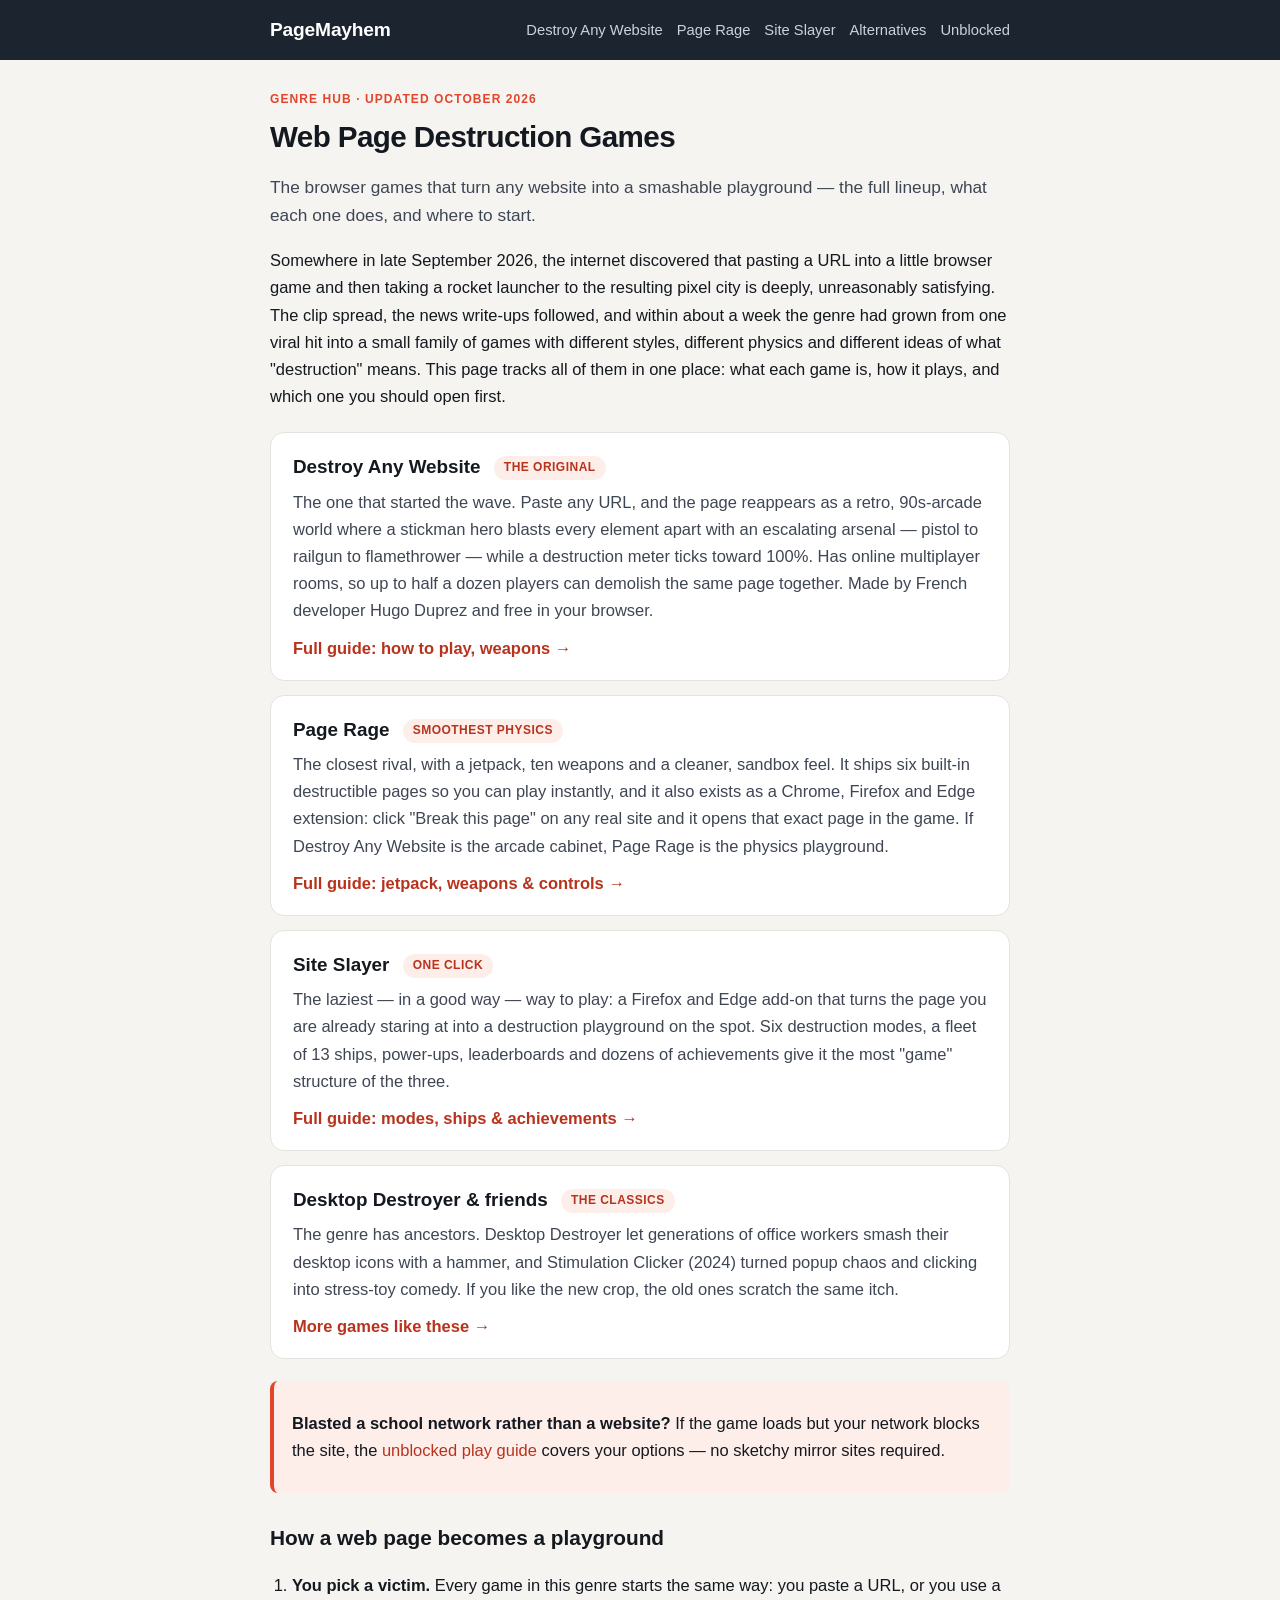
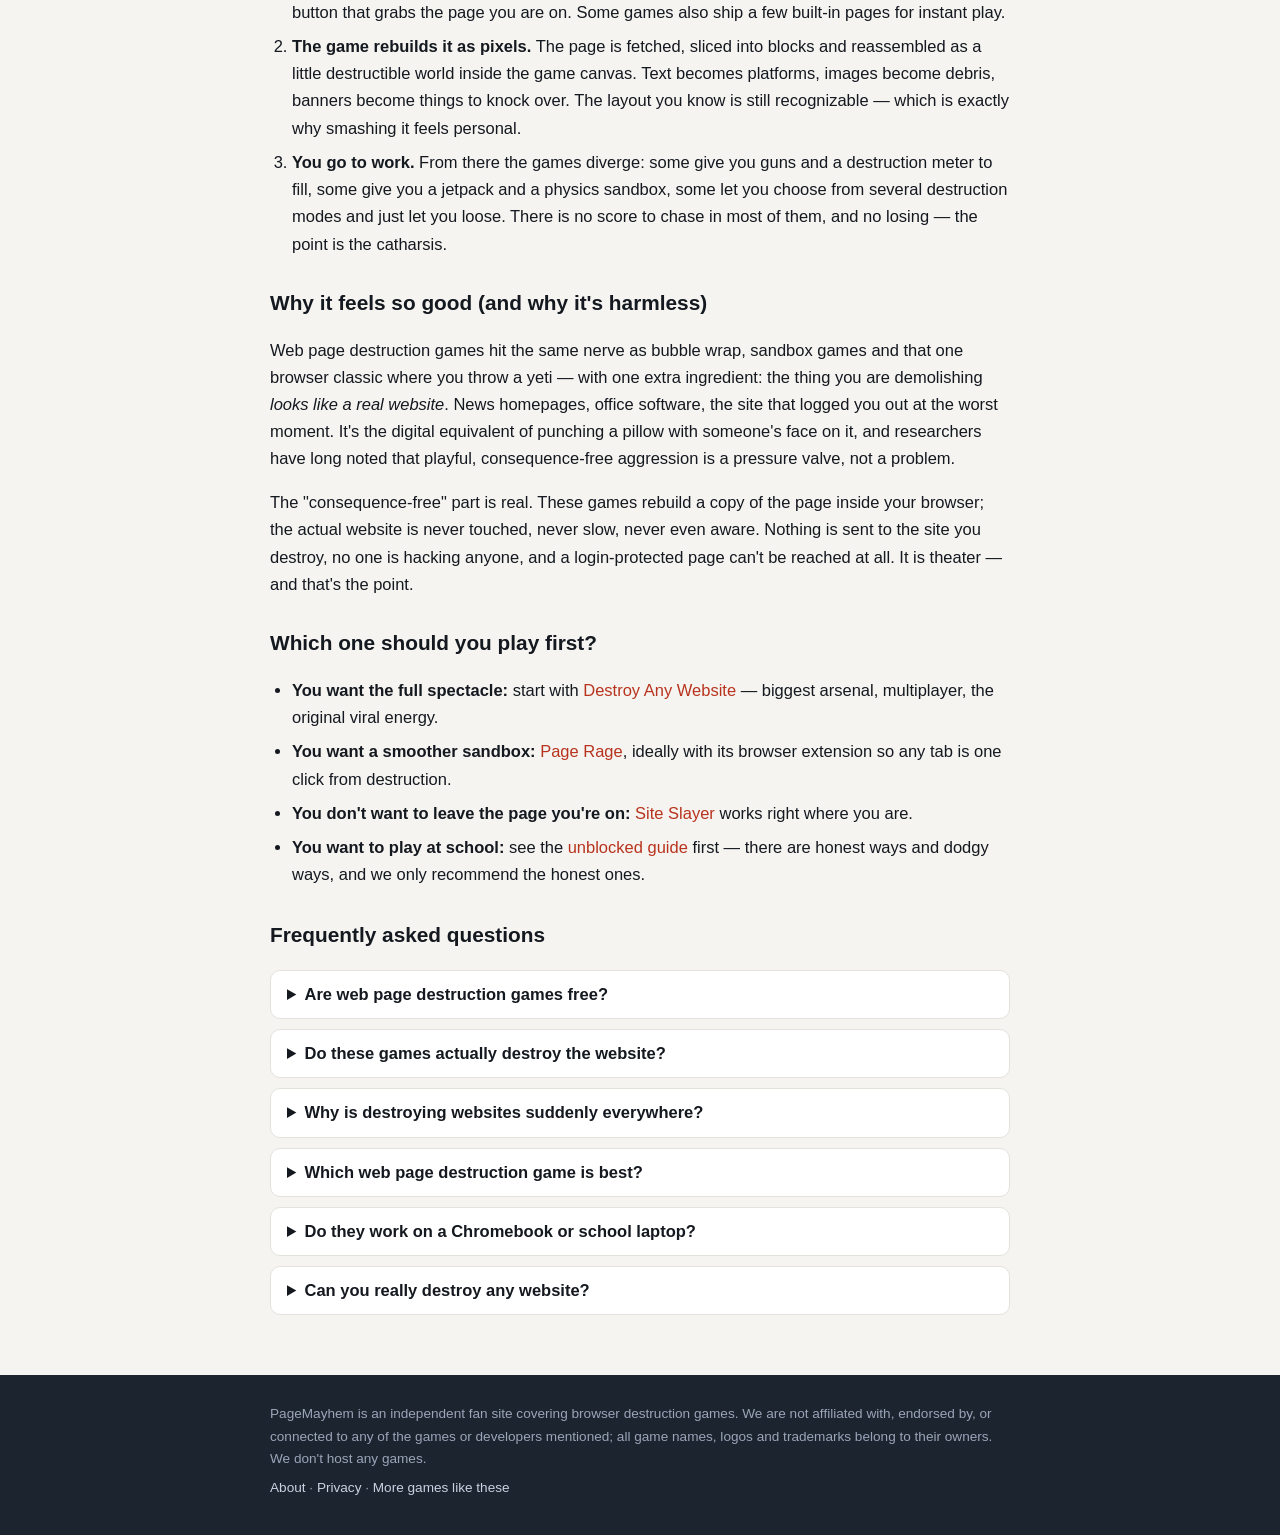
==== index.html @ 344288d5 "首次推送 2026-10-04 12:46 UTC（14 个文件） Co-Authored-By: Claude Code <noreply@anthropic.com>" ====
<!DOCTYPE html>
<html lang="en">
<head>
<meta charset="utf-8">
<meta name="viewport" content="width=device-width, initial-scale=1">
<title>Web Page Destruction Games — Play Them All | PageMayhem</title>
<meta name="description" content="The full lineup of browser games that let you destroy any website — Destroy Any Website, Page Rage, Site Slayer and more. What each one does, how to play, where to start.">
<link rel="canonical" href="https://pagemayhem.com/">
<meta property="og:type" content="website">
<meta property="og:site_name" content="PageMayhem">
<meta property="og:title" content="Web Page Destruction Games — Play Them All">
<meta property="og:description" content="Every browser game that turns a website into a smashable playground, compared: Destroy Any Website, Page Rage, Site Slayer and friends.">
<meta property="og:url" content="https://pagemayhem.com/">
<link rel="icon" href="/assets/favicon.svg" type="image/svg+xml">
<link rel="stylesheet" href="/styles.css">
<script type="application/ld+json">
{"@context":"https://schema.org","@type":"FAQPage","mainEntity":[
{"@type":"Question","name":"Are web page destruction games free?","acceptedAnswer":{"@type":"Answer","text":"Yes — Destroy Any Website, Page Rage and Site Slayer are all free to play. None of them asks for a download or an account."}},
{"@type":"Question","name":"Do these games actually destroy the website?","acceptedAnswer":{"@type":"Answer","text":"No. The game takes the page you paste and rebuilds it as a pixel playground inside your browser. The real website is never modified, and the people who run it never notice. It is pure harmless catharsis."}},
{"@type":"Question","name":"Why is destroying websites suddenly everywhere?","acceptedAnswer":{"@type":"Answer","text":"Destroy Any Website went viral in late September 2026 — news sites in a dozen countries wrote it up — and a small genre grew around it overnight. If you saw a clip of a stickman blasting apart a news homepage, this is that family of games."}},
{"@type":"Question","name":"Which web page destruction game is best?","acceptedAnswer":{"@type":"Answer","text":"Destroy Any Website has the biggest arsenal and online multiplayer; Page Rage feels smoother and comes as a browser extension; Site Slayer turns a tab into a playground in one click. Read the guides below and start with the one that fits how you want to play."}},
{"@type":"Question","name":"Do they work on a Chromebook or school laptop?","acceptedAnswer":{"@type":"Answer","text":"They are browser games, so any modern browser can run them with no install. Site Slayer is an extension, so it needs your network to allow add-ons. Performance depends on the page you load — media-heavy pages get choppier."}},
{"@type":"Question","name":"Can you really destroy any website?","acceptedAnswer":{"@type":"Answer","text":"Most URLs work — the game fetches the page and rebuilds it as blocks you can smash. A few sites refuse to be embedded or are too heavy, and pages behind a login cannot be reached. Try a couple of your favorites."}}
]}
</script>
</head>
<body>

<header class="site-head">
<div class="inner">
<a class="brand" href="/">PageMayhem</a>
<nav>
<a href="/destroy-any-website/">Destroy Any Website</a>
<a href="/page-rage/">Page Rage</a>
<a href="/site-slayer/">Site Slayer</a>
<a href="/games-like-destroy-any-website/">Alternatives</a>
<a href="/destroy-any-website-unblocked/">Unblocked</a>
</nav>
</div>
</header>

<main>

<p class="kicker">Genre hub · updated October 2026</p>
<h1>Web Page Destruction Games</h1>
<p class="lead">The browser games that turn any website into a smashable playground — the full lineup, what each one does, and where to start.</p>

<p>Somewhere in late September 2026, the internet discovered that pasting a URL into a little browser game and then taking a rocket launcher to the resulting pixel city is deeply, unreasonably satisfying. The clip spread, the news write-ups followed, and within about a week the genre had grown from one viral hit into a small family of games with different styles, different physics and different ideas of what "destruction" means. This page tracks all of them in one place: what each game is, how it plays, and which one you should open first.</p>

<section class="games">
<div class="game-card">
<h3>Destroy Any Website <span class="tag">The original</span></h3>
<p>The one that started the wave. Paste any URL, and the page reappears as a retro, 90s-arcade world where a stickman hero blasts every element apart with an escalating arsenal — pistol to railgun to flamethrower — while a destruction meter ticks toward 100%. Has online multiplayer rooms, so up to half a dozen players can demolish the same page together. Made by French developer Hugo Duprez and free in your browser.</p>
<a class="go" href="/destroy-any-website/">Full guide: how to play, weapons &rarr;</a>
</div>

<div class="game-card">
<h3>Page Rage <span class="tag">Smoothest physics</span></h3>
<p>The closest rival, with a jetpack, ten weapons and a cleaner, sandbox feel. It ships six built-in destructible pages so you can play instantly, and it also exists as a Chrome, Firefox and Edge extension: click "Break this page" on any real site and it opens that exact page in the game. If Destroy Any Website is the arcade cabinet, Page Rage is the physics playground.</p>
<a class="go" href="/page-rage/">Full guide: jetpack, weapons &amp; controls &rarr;</a>
</div>

<div class="game-card">
<h3>Site Slayer <span class="tag">One click</span></h3>
<p>The laziest — in a good way — way to play: a Firefox and Edge add-on that turns the page you are already staring at into a destruction playground on the spot. Six destruction modes, a fleet of 13 ships, power-ups, leaderboards and dozens of achievements give it the most "game" structure of the three.</p>
<a class="go" href="/site-slayer/">Full guide: modes, ships &amp; achievements &rarr;</a>
</div>

<div class="game-card">
<h3>Desktop Destroyer &amp; friends <span class="tag">The classics</span></h3>
<p>The genre has ancestors. Desktop Destroyer let generations of office workers smash their desktop icons with a hammer, and Stimulation Clicker (2024) turned popup chaos and clicking into stress-toy comedy. If you like the new crop, the old ones scratch the same itch.</p>
<a class="go" href="/games-like-destroy-any-website/">More games like these &rarr;</a>
</div>
</section>

<div class="callout">
<p><b>Blasted a school network rather than a website?</b> If the game loads but your network blocks the site, the <a href="/destroy-any-website-unblocked/">unblocked play guide</a> covers your options — no sketchy mirror sites required.</p>
</div>

<section class="prose">
<h2>How a web page becomes a playground</h2>
<ol>
<li><b>You pick a victim.</b> Every game in this genre starts the same way: you paste a URL, or you use a button that grabs the page you are on. Some games also ship a few built-in pages for instant play.</li>
<li><b>The game rebuilds it as pixels.</b> The page is fetched, sliced into blocks and reassembled as a little destructible world inside the game canvas. Text becomes platforms, images become debris, banners become things to knock over. The layout you know is still recognizable — which is exactly why smashing it feels personal.</li>
<li><b>You go to work.</b> From there the games diverge: some give you guns and a destruction meter to fill, some give you a jetpack and a physics sandbox, some let you choose from several destruction modes and just let you loose. There is no score to chase in most of them, and no losing — the point is the catharsis.</li>
</ol>
</section>

<section class="prose">
<h2>Why it feels so good (and why it's harmless)</h2>
<p>Web page destruction games hit the same nerve as bubble wrap, sandbox games and that one browser classic where you throw a yeti — with one extra ingredient: the thing you are demolishing <i>looks like a real website</i>. News homepages, office software, the site that logged you out at the worst moment. It's the digital equivalent of punching a pillow with someone's face on it, and researchers have long noted that playful, consequence-free aggression is a pressure valve, not a problem.</p>
<p>The "consequence-free" part is real. These games rebuild a copy of the page inside your browser; the actual website is never touched, never slow, never even aware. Nothing is sent to the site you destroy, no one is hacking anyone, and a login-protected page can't be reached at all. It is theater — and that's the point.</p>
</section>

<section class="prose">
<h2>Which one should you play first?</h2>
<ul>
<li><b>You want the full spectacle:</b> start with <a href="/destroy-any-website/">Destroy Any Website</a> — biggest arsenal, multiplayer, the original viral energy.</li>
<li><b>You want a smoother sandbox:</b> <a href="/page-rage/">Page Rage</a>, ideally with its browser extension so any tab is one click from destruction.</li>
<li><b>You don't want to leave the page you're on:</b> <a href="/site-slayer/">Site Slayer</a> works right where you are.</li>
<li><b>You want to play at school:</b> see the <a href="/destroy-any-website-unblocked/">unblocked guide</a> first — there are honest ways and dodgy ways, and we only recommend the honest ones.</li>
</ul>
</section>

<section class="faq" id="faq">
<h2>Frequently asked questions</h2>
<details><summary>Are web page destruction games free?</summary>
<p>Yes — Destroy Any Website, Page Rage and Site Slayer are all free to play. None of them asks for a download or an account.</p></details>
<details><summary>Do these games actually destroy the website?</summary>
<p>No. The game takes the page you paste and rebuilds it as a pixel playground inside your browser. The real website is never modified, and the people who run it never notice. It is pure harmless catharsis.</p></details>
<details><summary>Why is destroying websites suddenly everywhere?</summary>
<p>Destroy Any Website went viral in late September 2026 — news sites in a dozen countries wrote it up — and a small genre grew around it overnight. If you saw a clip of a stickman blasting apart a news homepage, this is that family of games.</p></details>
<details><summary>Which web page destruction game is best?</summary>
<p>Destroy Any Website has the biggest arsenal and online multiplayer; Page Rage feels smoother and comes as a browser extension; Site Slayer turns a tab into a playground in one click. Read the guides below and start with the one that fits how you want to play.</p></details>
<details><summary>Do they work on a Chromebook or school laptop?</summary>
<p>They are browser games, so any modern browser can run them with no install. Site Slayer is an extension, so it needs your network to allow add-ons. Performance depends on the page you load — media-heavy pages get choppier.</p></details>
<details><summary>Can you really destroy any website?</summary>
<p>Most URLs work — the game fetches the page and rebuilds it as blocks you can smash. A few sites refuse to be embedded or are too heavy, and pages behind a login cannot be reached. Try a couple of your favorites.</p></details>
</section>

</main>

<footer class="site-foot">
<div class="inner">
<p>PageMayhem is an independent fan site covering browser destruction games. We are not affiliated with, endorsed by, or connected to any of the games or developers mentioned; all game names, logos and trademarks belong to their owners. We don't host any games.</p>
<p><a href="/about/">About</a> · <a href="/privacy/">Privacy</a> · <a href="/games-like-destroy-any-website/">More games like these</a></p>
</div>
</footer>

</body>
</html>
---- styles.css ----
/* PageMayhem · genre hub styles（手写，改样式只改这里） */

:root {
  --ink: #14181f;
  --ink-soft: #3f4653;
  --muted: #6c7484;
  --bg: #f5f4f1;
  --card: #ffffff;
  --line: #e4e2dd;
  --accent: #e2452b;
  --accent-dark: #b8331d;
  --accent-soft: #fdeeea;
  --navy: #1c2430;
  --radius: 14px;
  --maxw: 780px;
}

* { box-sizing: border-box; }
html { scroll-behavior: smooth; }

body {
  margin: 0;
  font-family: -apple-system, BlinkMacSystemFont, "Segoe UI", Roboto, "Helvetica Neue", Arial, sans-serif;
  color: var(--ink);
  background: var(--bg);
  line-height: 1.65;
  font-size: 16.5px;
}

a { color: var(--accent-dark); text-decoration: none; }
a:hover { text-decoration: underline; }

/* ---------- header ---------- */

.site-head {
  background: var(--navy);
  color: #fff;
}
.site-head .inner {
  max-width: var(--maxw);
  margin: 0 auto;
  padding: 14px 20px;
  display: flex;
  align-items: center;
  justify-content: space-between;
  gap: 12px;
  flex-wrap: wrap;
}
.brand {
  font-weight: 800;
  font-size: 1.2rem;
  letter-spacing: -0.01em;
  color: #fff;
}
.brand:hover { text-decoration: none; color: #ffd9d0; }
.site-head nav { display: flex; flex-wrap: wrap; gap: 14px; }
.site-head nav a { color: #c9d2e0; font-size: 0.92rem; }
.site-head nav a:hover { color: #fff; }

/* ---------- main ---------- */

main {
  max-width: var(--maxw);
  margin: 0 auto;
  padding: 10px 20px 30px;
}

h1 {
  font-size: 1.85rem;
  line-height: 1.22;
  letter-spacing: -0.02em;
  margin: 10px 0 14px;
}

.kicker {
  text-transform: uppercase;
  letter-spacing: 0.09em;
  font-size: 0.75rem;
  font-weight: 700;
  color: var(--accent);
  margin: 20px 0 2px;
}

.lead { font-size: 1.08rem; color: var(--ink-soft); }

.muted { color: var(--muted); font-size: 0.9rem; }

/* ---------- game cards ---------- */

.games { display: grid; gap: 14px; margin: 22px 0; }

.game-card {
  background: var(--card);
  border: 1px solid var(--line);
  border-radius: var(--radius);
  padding: 18px 22px;
}
.game-card h3 { margin: 0 0 4px; font-size: 1.18rem; }
.game-card .tag {
  display: inline-block;
  background: var(--accent-soft);
  color: var(--accent-dark);
  font-size: 0.75rem;
  font-weight: 700;
  border-radius: 999px;
  padding: 2px 10px;
  margin-left: 8px;
  vertical-align: 2px;
  text-transform: uppercase;
  letter-spacing: 0.04em;
}
.game-card p { margin: 6px 0 10px; color: var(--ink-soft); }
.game-card .go { font-weight: 600; }

/* ---------- generic card / prose ---------- */

.card {
  background: var(--card);
  border: 1px solid var(--line);
  border-radius: var(--radius);
  padding: 18px 22px;
  margin: 18px 0;
}
.card h2 { margin-top: 0; font-size: 1.2rem; }

.prose { margin: 28px 0; }
.prose h2 { font-size: 1.3rem; margin-bottom: 8px; }
.prose ul, .prose ol { padding-left: 22px; }
.prose li { margin: 7px 0; }

.callout {
  background: var(--accent-soft);
  border-left: 4px solid var(--accent);
  border-radius: 8px;
  padding: 12px 18px;
  margin: 18px 0;
}

/* ---------- tables (controls etc.) ---------- */

table { width: 100%; border-collapse: collapse; margin: 14px 0; font-size: 0.95rem; }
th, td { text-align: left; padding: 8px 10px; border-bottom: 1px solid var(--line); }
th { color: var(--muted); font-size: 0.82rem; text-transform: uppercase; letter-spacing: 0.05em; }
tr:last-child td { border-bottom: none; }

/* ---------- FAQ ---------- */

.faq { margin: 30px 0; }
.faq h2 { font-size: 1.3rem; }
.faq details {
  background: var(--card);
  border: 1px solid var(--line);
  border-radius: 10px;
  padding: 10px 16px;
  margin: 10px 0;
}
.faq summary { cursor: pointer; font-weight: 600; }
.faq details[open] summary { color: var(--accent-dark); }
.faq p { margin: 8px 0 4px; color: var(--ink-soft); }

/* ---------- CTA ---------- */

.btn {
  display: inline-block;
  background: var(--accent);
  color: #fff;
  font-weight: 700;
  padding: 10px 20px;
  border-radius: 10px;
  margin: 6px 8px 6px 0;
}
.btn:hover { background: var(--accent-dark); text-decoration: none; }

/* ---------- footer ---------- */

.site-foot {
  background: var(--navy);
  color: #9aa5b8;
  font-size: 0.85rem;
}
.site-foot .inner {
  max-width: var(--maxw);
  margin: 0 auto;
  padding: 22px 20px 30px;
}
.site-foot p { margin: 6px 0; }
.site-foot a { color: #c9d2e0; }

/* ---------- mobile ---------- */

@media (max-width: 560px) {
  body { font-size: 16px; }
  h1 { font-size: 1.5rem; }
  .game-card, .card { padding: 14px 16px; }
  .site-head .inner, main { padding-left: 16px; padding-right: 16px; }
}
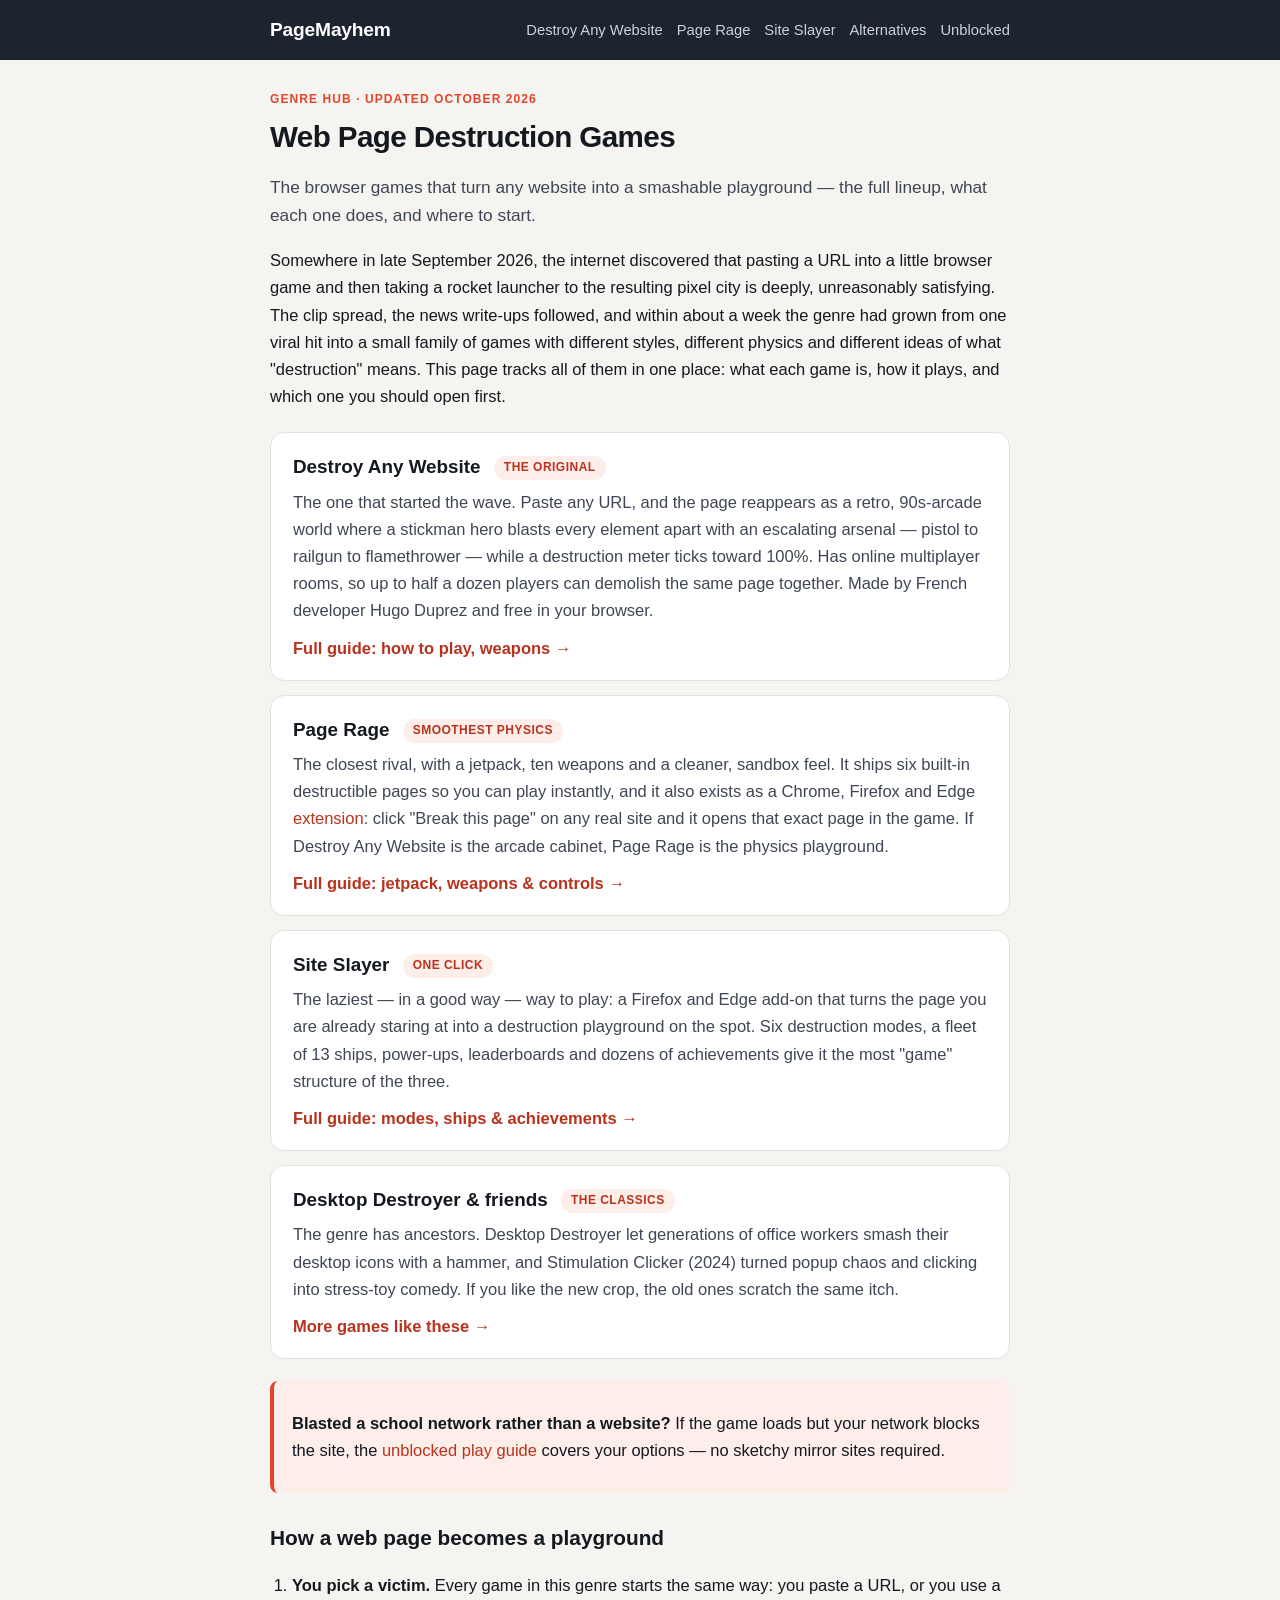
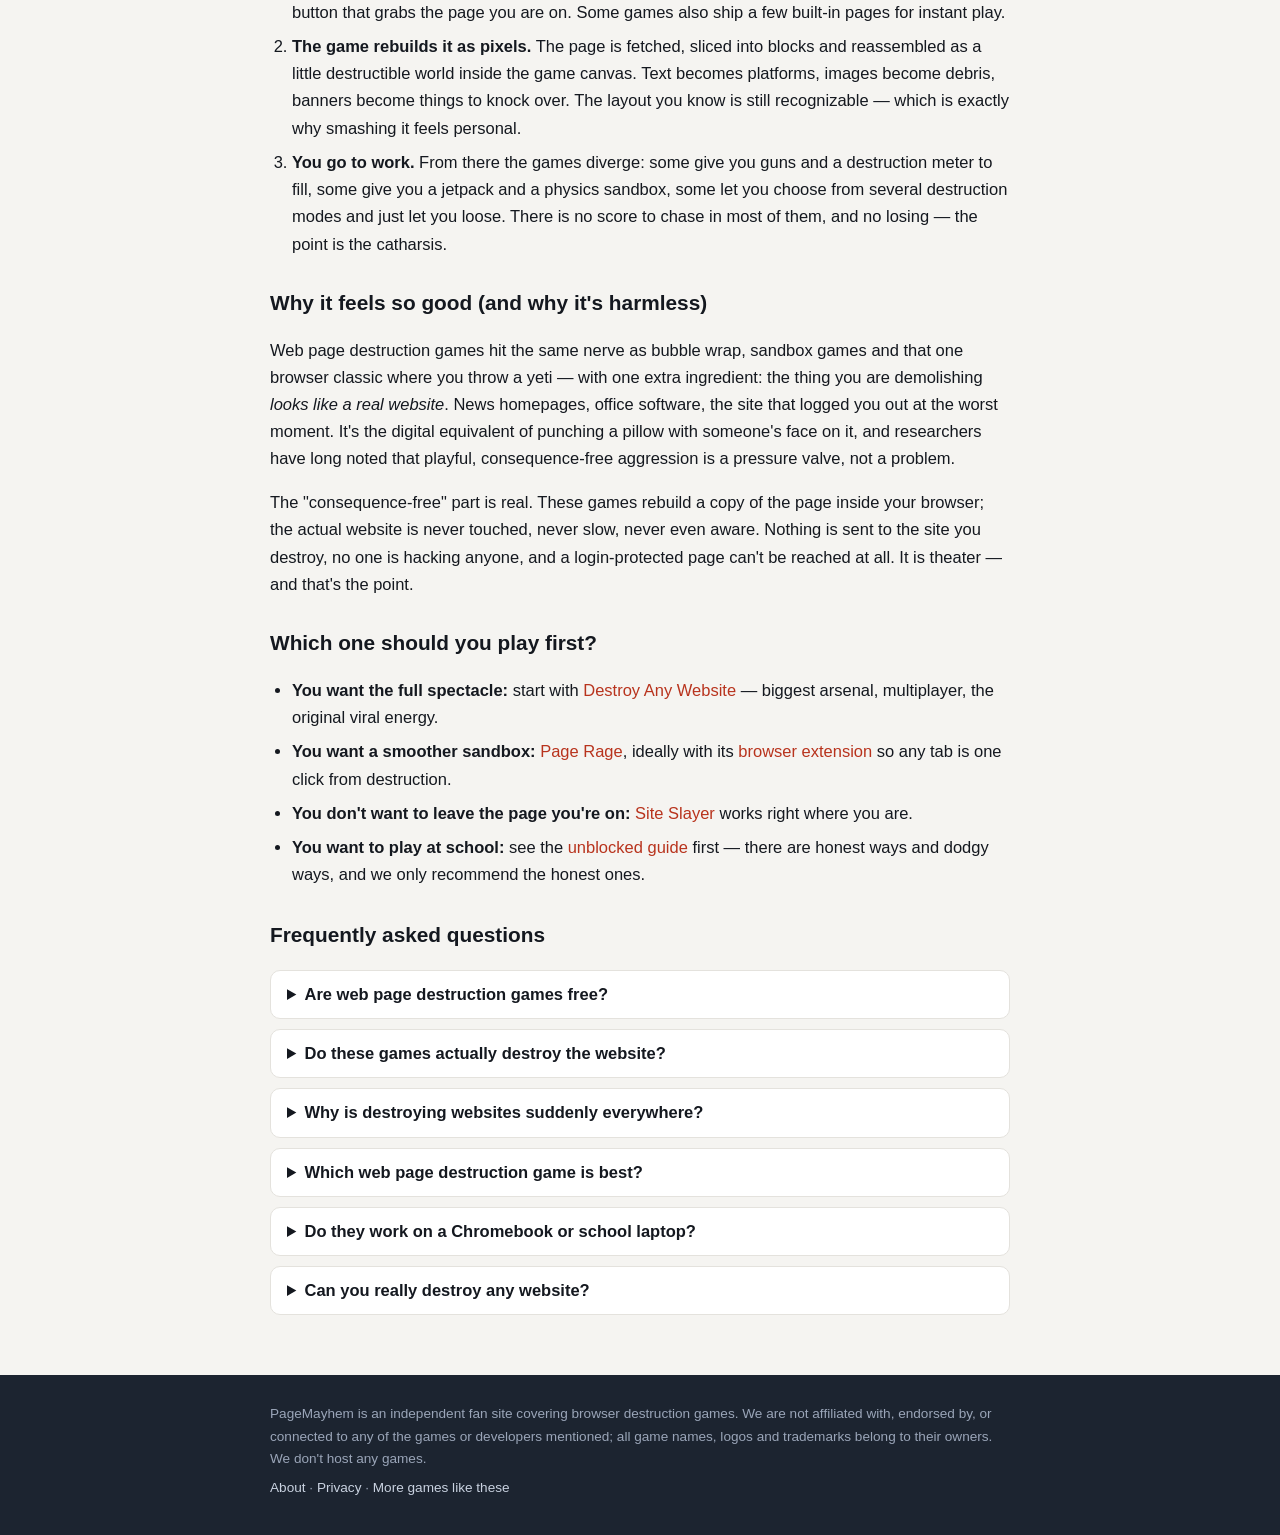
==== commit 7a0c380e: "站点更新 2026-10-06 09:38 UTC（5 个文件） Co-Authored-By: Claude Code <noreply@anthropic.com>" ====
--- a/index.html
+++ b/index.html
@@ -56,7 +56,7 @@
 
 <div class="game-card">
 <h3>Page Rage <span class="tag">Smoothest physics</span></h3>
-<p>The closest rival, with a jetpack, ten weapons and a cleaner, sandbox feel. It ships six built-in destructible pages so you can play instantly, and it also exists as a Chrome, Firefox and Edge extension: click "Break this page" on any real site and it opens that exact page in the game. If Destroy Any Website is the arcade cabinet, Page Rage is the physics playground.</p>
+<p>The closest rival, with a jetpack, ten weapons and a cleaner, sandbox feel. It ships six built-in destructible pages so you can play instantly, and it also exists as a Chrome, Firefox and Edge <a href="/page-rage-extension/">extension</a>: click "Break this page" on any real site and it opens that exact page in the game. If Destroy Any Website is the arcade cabinet, Page Rage is the physics playground.</p>
 <a class="go" href="/page-rage/">Full guide: jetpack, weapons &amp; controls &rarr;</a>
 </div>
 
@@ -96,7 +96,7 @@
 <h2>Which one should you play first?</h2>
 <ul>
 <li><b>You want the full spectacle:</b> start with <a href="/destroy-any-website/">Destroy Any Website</a> — biggest arsenal, multiplayer, the original viral energy.</li>
-<li><b>You want a smoother sandbox:</b> <a href="/page-rage/">Page Rage</a>, ideally with its browser extension so any tab is one click from destruction.</li>
+<li><b>You want a smoother sandbox:</b> <a href="/page-rage/">Page Rage</a>, ideally with its <a href="/page-rage-extension/">browser extension</a> so any tab is one click from destruction.</li>
 <li><b>You don't want to leave the page you're on:</b> <a href="/site-slayer/">Site Slayer</a> works right where you are.</li>
 <li><b>You want to play at school:</b> see the <a href="/destroy-any-website-unblocked/">unblocked guide</a> first — there are honest ways and dodgy ways, and we only recommend the honest ones.</li>
 </ul>
--- a/styles.css
+++ b/styles.css
@@ -125,6 +125,7 @@
 
 .prose { margin: 28px 0; }
 .prose h2 { font-size: 1.3rem; margin-bottom: 8px; }
+.prose h3 { font-size: 1.08rem; margin: 20px 0 6px; }
 .prose ul, .prose ol { padding-left: 22px; }
 .prose li { margin: 7px 0; }
 
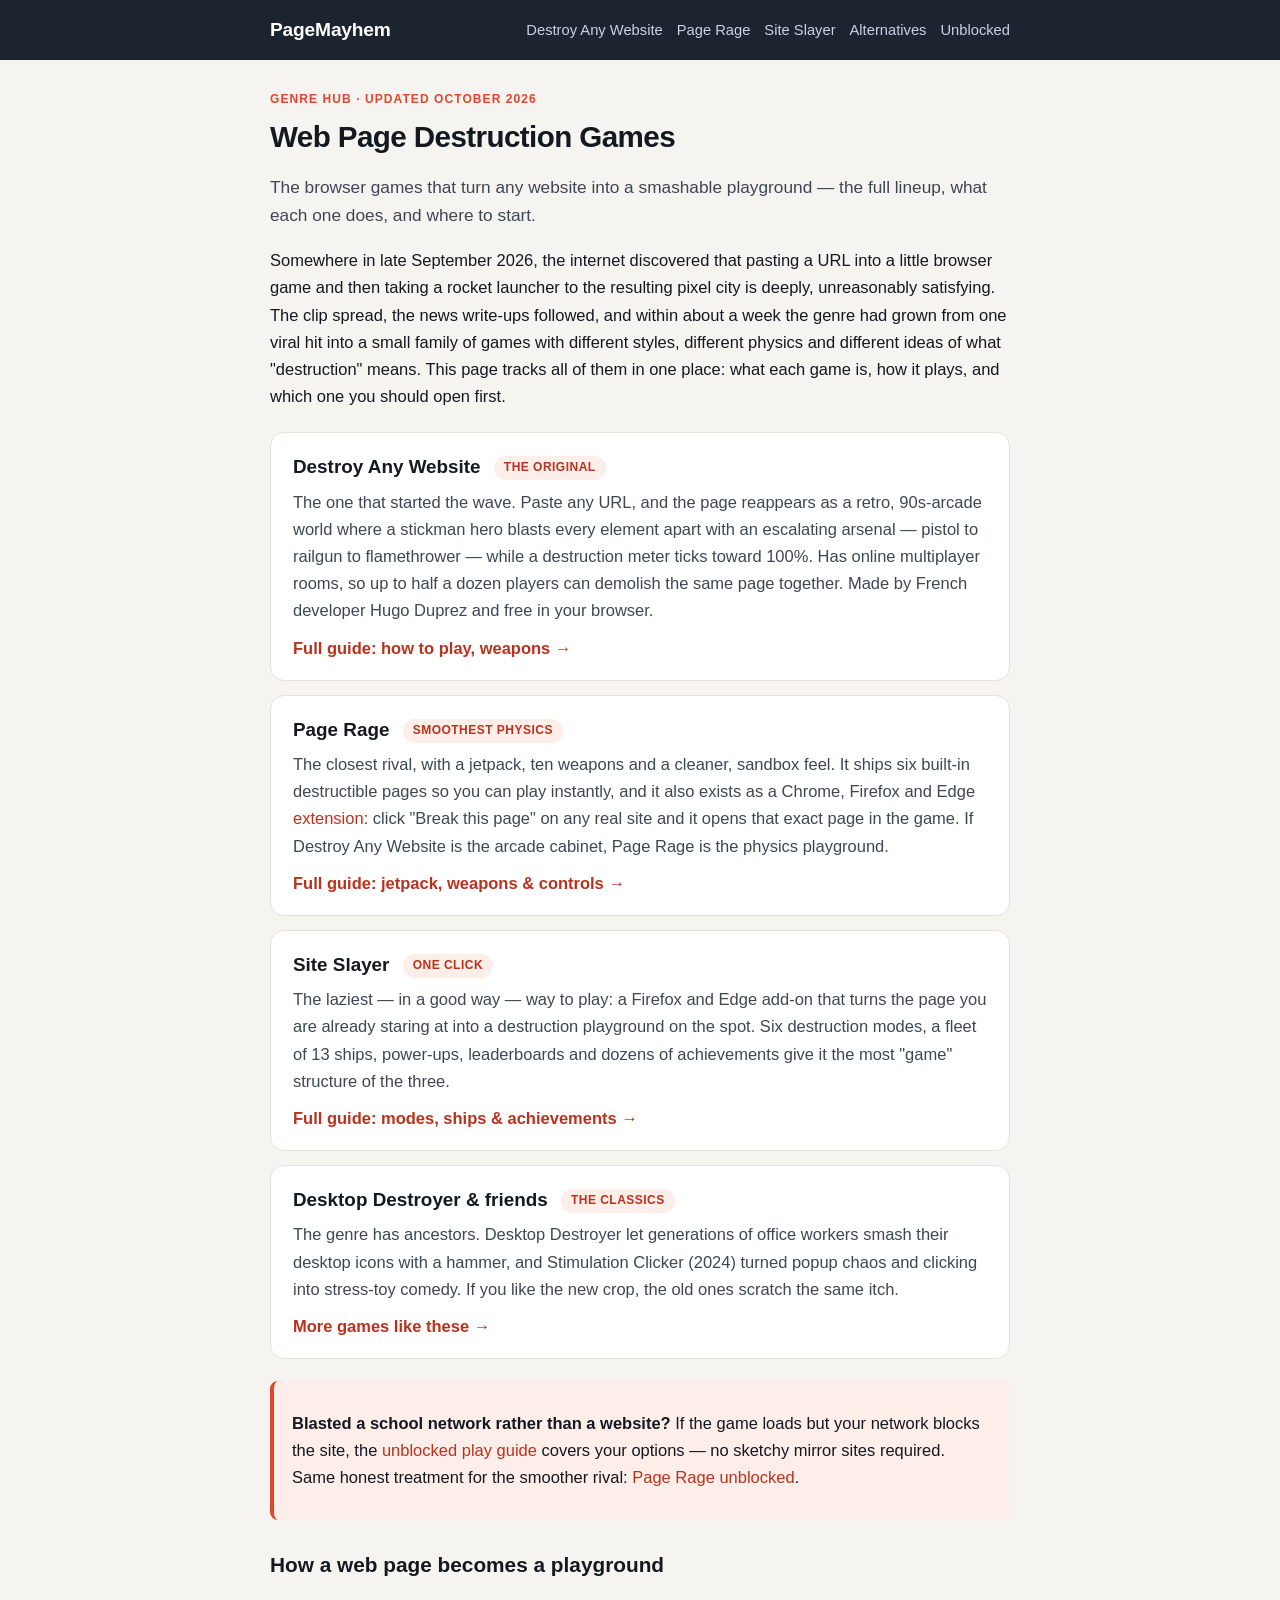
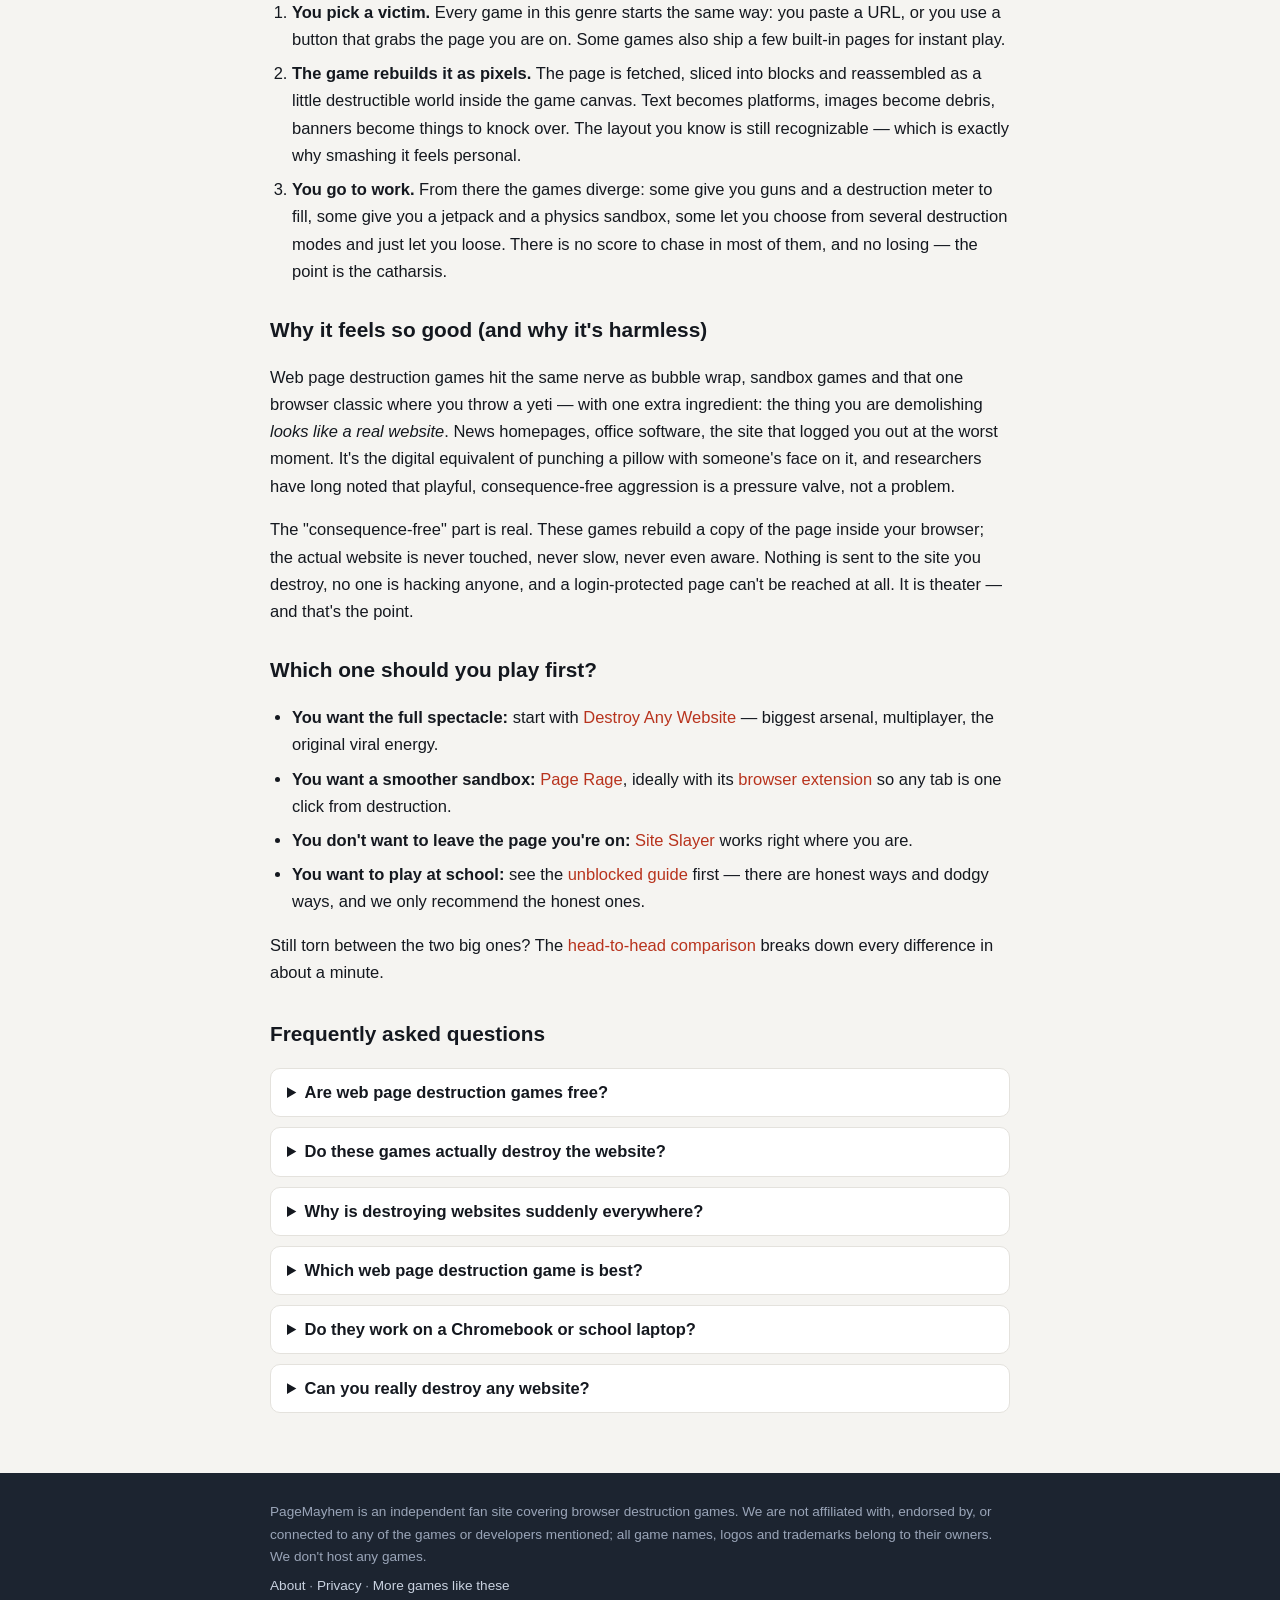
==== commit cb7ae115: "10-16 冲刺：新增 vs 对比页 + Page Rage unblocked 两页（含四处内链 + sitemap 10 条） Co-Authored-By: Claude Code <norep" ====
--- a/index.html
+++ b/index.html
@@ -74,7 +74,7 @@
 </section>
 
 <div class="callout">
-<p><b>Blasted a school network rather than a website?</b> If the game loads but your network blocks the site, the <a href="/destroy-any-website-unblocked/">unblocked play guide</a> covers your options — no sketchy mirror sites required.</p>
+<p><b>Blasted a school network rather than a website?</b> If the game loads but your network blocks the site, the <a href="/destroy-any-website-unblocked/">unblocked play guide</a> covers your options — no sketchy mirror sites required. Same honest treatment for the smoother rival: <a href="/page-rage-unblocked/">Page Rage unblocked</a>.</p>
 </div>
 
 <section class="prose">
@@ -100,6 +100,7 @@
 <li><b>You don't want to leave the page you're on:</b> <a href="/site-slayer/">Site Slayer</a> works right where you are.</li>
 <li><b>You want to play at school:</b> see the <a href="/destroy-any-website-unblocked/">unblocked guide</a> first — there are honest ways and dodgy ways, and we only recommend the honest ones.</li>
 </ul>
+<p>Still torn between the two big ones? The <a href="/page-rage-vs-destroy-any-website/">head-to-head comparison</a> breaks down every difference in about a minute.</p>
 </section>
 
 <section class="faq" id="faq">
